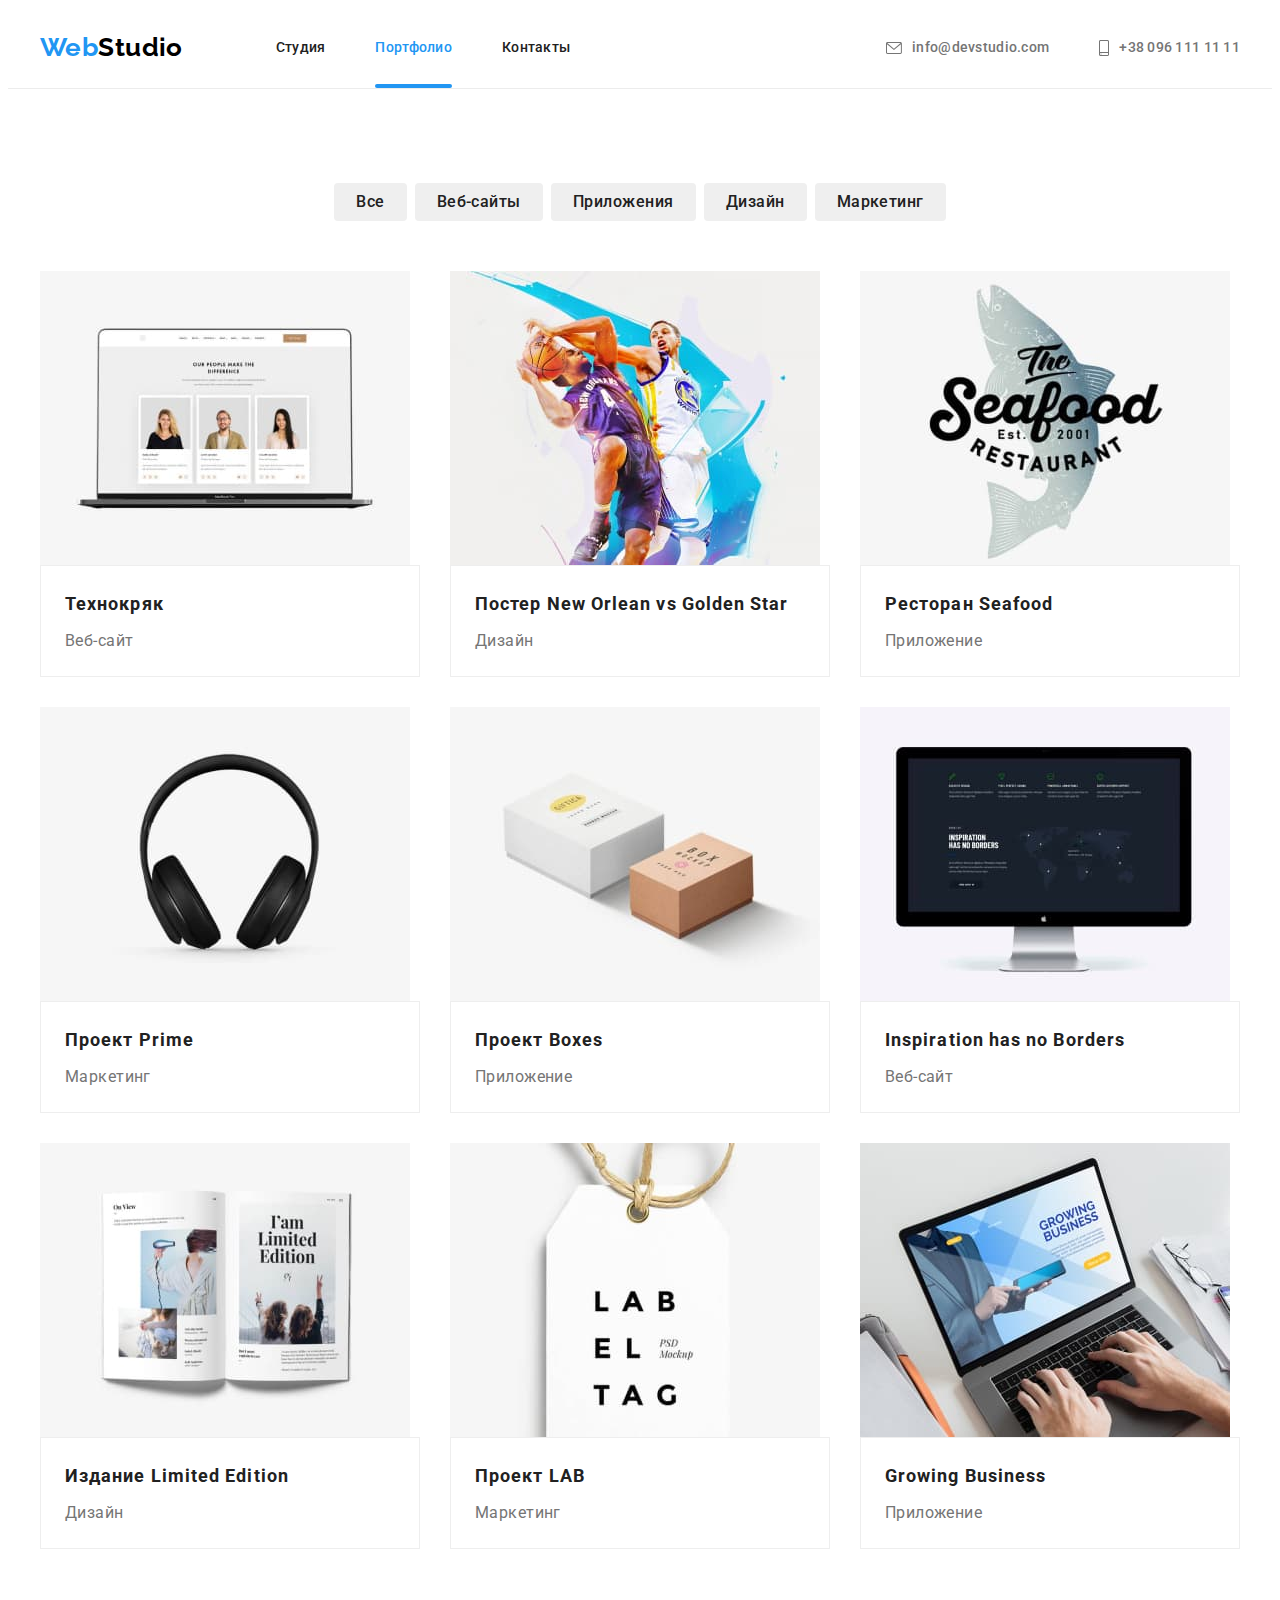
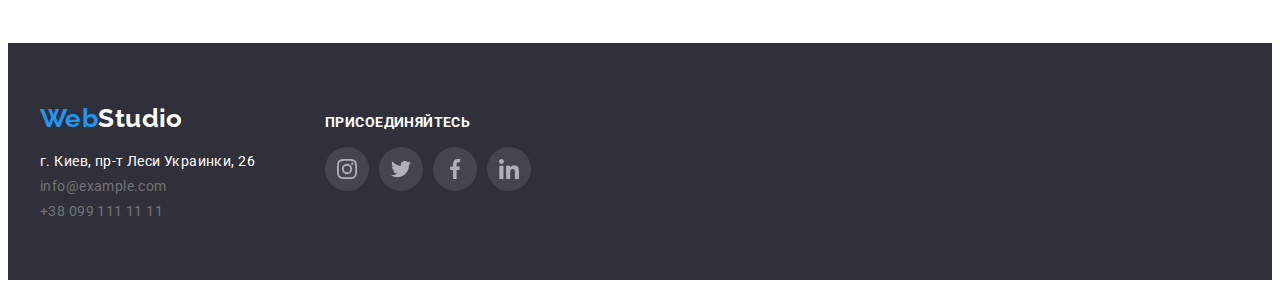
==== portfolio.html @ b21def28 "add modal input" ====
<!DOCTYPE html>
<html lang="ru">

<head>
    <meta charset="UTF-8">
    <meta http-equiv="X-UA-Compatible" content="IE=edge">
    <meta name="viewport" content="width=device-width, initial-scale=1.0">
    <title>WebStudio</title>
    <link rel="preconnect" href="https://fonts.googleapis.com">
    <link rel="preconnect" href="https://fonts.gstatic.com" crossorigin>
    <link
        href="https://fonts.googleapis.com/css2?family=Raleway:wght@700&family=Roboto:wght@400;500;700;900&display=swap"
        rel="stylesheet">
        <link rel="stylesheet" href="https://cdnjs.cloudflare.com/ajax/libs/modern-normalize/1.1.0/modern-normalize.min.css"
            integrity="sha512-wpPYUAdjBVSE4KJnH1VR1HeZfpl1ub8YT/NKx4PuQ5NmX2tKuGu6U/JRp5y+Y8XG2tV+wKQpNHVUX03MfMFn9Q=="
            crossorigin="anonymous" referrerpolicy="no-referrer" />
    <link rel="stylesheet" href="./css/styles.css" />
</head>

<body>

    <!--Шапка сайта-->
    <header class="page-header">
        <div class="container container-header">
            <a href="./index.html" class="logo black"><span class="logo-colorful">Web</span>Studio</a>
    
            <!--Навигация на другие страницы-->
    
            <nav class="site-nav">
                <ul class="site-nav-list">
                    <li class="site-nav-item">
                        <a href="./index.html" class="link">Студия</a>
                    </li>
                    <li class="site-nav-item">
                        <a href="./portfolio.html" class="link current">Портфолио</a>
                    </li>
                    <li class="site-nav-item">
                        <a href="" class="link">Контакты</a>
                    </li>
                </ul>
            </nav>
    
            <!--Контактная информация-->
    
            <ul class="contacts">
                <li class="contacts-item">
                    <a href="mailto:info@devstudio.com" class="contacts-link">
                        <svg class="contacts-item-icon" width="16px" height="12px">
                            <use href="images/icons.svg#icon-envelope-hover"></use>
                        </svg>info@devstudio.com</a>
                </li>
                <li class="contacts-item">
                    <a href="tel:+380961111111" class="contacts-link">
                        <svg class="contacts-item-icon" width="10px" height="16px">
                            <use href="images/icons.svg#icon-smartphone"></use>
                        </svg>+38 096 111 11 11</a>
                </li>
            </ul>
        </div>
    </header>

    <main>

        <!-- Фильтр -->

        <section class="section">
            <div class="container">
                <h1 class="section-title visually-hidden">Портфолио</h1>
                <ul class="filter-list list">
                    <li class="filter-item">
                        <button type="button" class="filter-button">Все</button>
                    </li>
                    <li class="filter-item">
                        <button type="button" class="filter-button">Веб-сайты</button>
                    </li>
                    <li class="filter-item">
                        <button type="button" class="filter-button">Приложения</button>
                    </li>
                    <li class="filter-item">
                        <button type="button" class="filter-button">Дизайн</button>
                    </li>
                    <li class="filter-item">
                        <button type="button" class="filter-button">Маркетинг</button>
                    </li>
                </ul>


            <!-- Портфолио -->


                <ul class="portfolio-list list">
                    <li class="portfolio-item">
                        <a href="" class="portfolio-link">
                            <div class="portfolio-wrap">
                                <img src="./images/portfolio-1.jpg" alt="Пример веб-сайта" width="370" class="portfolio-img">
                                <p class="portfolio-outward-text">Технокряк это современная площадка распространения коронавируса. Компании используют эту платформу для цифрового
                                    шпионажа и атак на защищённые сервера конкурентов.</p>
                            </div>
                            <div class="portfolio-item-frame">
                                <h2 class="portfolio-title">Технокряк</h2>
                                <p class="portfolio-text">Веб-сайт</p>
                            </div>
                        </a>    
                    </li>
                    <li class="portfolio-item">
                        <a href="" class="portfolio-link">
                            <div class="portfolio-wrap">
                                <img src="./images/portfolio-2.jpg" alt="Пример дизайна постера противостояния баскетбольных команд" width="370" class="portfolio-img">
                                <p class="portfolio-outward-text">Технокряк это современная площадка распространения коронавируса. Компании используют эту платформу для цифрового
                                шпионажа и атак на защищённые сервера конкурентов.</p>
                            </div>
                            <div class="portfolio-item-frame">
                                <h2 class="portfolio-title">Постер New Orlean vs Golden Star</h2>
                                <p class="portfolio-text">Дизайн</p>
                            </div>
                        </a>
                            
                    </li>
                    <li class="portfolio-item">
                        <a href="" class="portfolio-link">
                            <div class="portfolio-wrap">
                                <img src="./images/portfolio-3.jpg" alt="Пример приложения для ресторана морепродуктов" width="370" class="portfolio-img">
                                <p class="portfolio-outward-text">Технокряк это современная площадка распространения коронавируса. Компании используют
                                    эту платформу для цифрового
                                    шпионажа и атак на защищённые сервера конкурентов.</p>
                            </div>
                            <div class="portfolio-item-frame">
                                <h2 class="portfolio-title">Ресторан Seafood</h2>
                                <p class="portfolio-text">Приложение</p>
                            </div>
                        </a>
                    </li>
                    
                    <li class="portfolio-item">
                        <a href="" class="portfolio-link">
                            <div class="portfolio-wrap">
                                <img src="./images/portfolio-4.jpg" alt="Пример маркетингового проекта полноразмерных наушников" width="370" class="portfolio-img">
                                <p class="portfolio-outward-text">Технокряк это современная площадка распространения коронавируса. Компании используют
                                    эту платформу для цифрового
                                    шпионажа и атак на защищённые сервера конкурентов.</p>
                            </div>
                            <div class="portfolio-item-frame">
                                    <h2 class="portfolio-title">Проект Prime</h2>
                                    <p class="portfolio-text">Маркетинг</p>
                            </div>
                        </a>
                    </li>
                    <li class="portfolio-item">
                        <a href="" class="portfolio-link">
                            <div class="portfolio-wrap">
                                <img src="./images/portfolio-5.jpg" alt="Пример приложение проекта коробок" width="370" class="portfolio-img">
                                <p class="portfolio-outward-text">Технокряк это современная площадка распространения коронавируса. Компании используют
                                    эту платформу для цифрового
                                    шпионажа и атак на защищённые сервера конкурентов.</p>
                            </div>
                            <div class="portfolio-item-frame">
                                <h2 class="portfolio-title">Проект Boxes</h2>
                                <p class="portfolio-text">Приложение</p>
                            </div>
                        </a>
                    </li>
                    <li class="portfolio-item">
                        <a href="" class="portfolio-link">
                            <div class="portfolio-wrap">
                                <img src="./images/portfolio-6.jpg" alt="Пример мотивационного веб-сайта" width="370" class="portfolio-img">
                                <p class="portfolio-outward-text">Технокряк это современная площадка распространения коронавируса. Компании используют
                                    эту платформу для цифрового
                                    шпионажа и атак на защищённые сервера конкурентов.</p>
                            </div>
                            <div class="portfolio-item-frame">
                                <h2 class="portfolio-title">Inspiration has no Borders</h2>
                                <p class="portfolio-text">Веб-сайт</p>
                            </div>
                        </a>
                    </li>
                    <li class="portfolio-item">
                        <a href="" class="portfolio-link">
                            <div class="portfolio-wrap">
                                <img src="./images/portfolio-7.jpg" alt="Пример дизайна журнального издания" width="370" class="portfolio-img">
                                <p class="portfolio-outward-text">Технокряк это современная площадка распространения коронавируса. Компании используют
                                    эту платформу для цифрового
                                    шпионажа и атак на защищённые сервера конкурентов.</p>
                            </div>
                            <div class="portfolio-item-frame">
                                <h2 class="portfolio-title">Издание Limited Edition</h2>
                                <p class="portfolio-text">Дизайн</p>
                            </div>
                        </a>
                    </li>
                    <li class="portfolio-item">
                        <a href="" class="portfolio-link">
                            <div class="portfolio-wrap">
                            <img src="./images/portfolio-8.jpg" alt="Пример маркетингового проекта лейбла" width="370" class="portfolio-img">
                            <p class="portfolio-outward-text">Технокряк это современная площадка распространения коронавируса. Компании используют
                                эту платформу для цифрового
                                шпионажа и атак на защищённые сервера конкурентов.</p>
                            </div>
                        <div class="portfolio-item-frame">
                            <h2 class="portfolio-title">Проект LAB</h2>
                            <p class="portfolio-text">Маркетинг</p></div>
                        </a>
                    </li>
                    <li class="portfolio-item">
                        <a href="" class="portfolio-link">
                            <div class="portfolio-wrap">
                            <img src="./images/portfolio-9.jpg" alt="Пример бизнес приложения" width="370" class="portfolio-img">
                            <p class="portfolio-outward-text">Технокряк это современная площадка распространения коронавируса. Компании используют
                                эту платформу для цифрового
                                шпионажа и атак на защищённые сервера конкурентов.</p>
                            </div>
                        <div class="portfolio-item-frame">
                            <h2 class="portfolio-title">Growing Business</h2>
                            <p class="portfolio-text">Приложение</p></div>
                        </a>
                    </li>
                </ul>
            </div>
        </section>


    </main>

    <!--Футер-->

    <footer class="footer-page">
        <section class="container footer-container">
            <div class="footer-address">
                <a href="./index.html" class="logo white footer"><span class="logo-colorful">Web</span>Studio</a>
                <address class="address-page">
                    <ul class="address-info">
                        <li class="address-info-item">
                            <a href="https://goo.gl/maps/abhT5cTDyqeb4DfZ7" target="_blank" rel="noopener noreferrer"
                                class="location link">г. Киев,
                                пр-т Леси Украинки, 26</a>
                        </li>
                        <li class="address-info-item">
                            <a href="mailto:info@example.com" class="contacts-link">info@example.com</a>
                        </li>
                        <li class="address-info-item">
                            <a href="tel:+380991111111" class="contacts-link">+38 099 111 11 11</a>
                        </li>
                    </ul>
                </address>
            </div>
            <div class="join">
                <h3 class="join-title">присоединяйтесь</h3>
                <ul class="socials-list">
                    <li class="socials-item page-socials-item">
                        <a href="" class="socials-link">
                            <svg class="socials-icon" width="20px" height="20px">
                                <use href="images/icons.svg#icon-instagram"></use>
                            </svg>
                        </a>
                    </li>
                    <li class="socials-item page-socials-item">
                        <a href="" class="socials-link">
                            <svg class="socials-icon" width="20px" height="20px">
                                <use href="images/icons.svg#icon-twitter"></use>
                            </svg>
                        </a>
                    </li>
                    <li class="socials-item page-socials-item">
                        <a href="" class="socials-link">
                            <svg class="socials-icon" width="20px" height="20px">
                                <use href="images/icons.svg#icon-facebook"></use>
                            </svg>
                        </a>
                    </li>
                    <li class="socials-item page-socials-item">
                        <a href="" class="socials-link">
                            <svg class="socials-icon" width="20px" height="20px">
                                <use href="images/icons.svg#icon-linkedin"></use>
                            </svg>
                        </a>
                    </li>
                </ul>
            </div>
        </section>
    </footer>

</body>

</html>
---- css/styles.css ----
/* цвет основоного текста #212121 */
/* вторичный цвет текста #757575 */
/* белый #fff */
/* черный #000000 */
/* акцент #2196F3 */
/* вторичный цвет фона #F5F4FA */
/* цвет футера #2F303A */

:root {
  --title-text-color: #212121;
  --primary-text-color: #757575;
  --accent-color: #2196f3;
  --secondary-bgc: #f5f4fa;
  --primary-white-color: #ffffff;
  --primary-black-color: #000000;
  --secondary-black-color: #2f303a;
  --secondary-btn-color: #188ce8;
  --secondary-border-color: #eeeeee;
  --primary-border-color: #ececec;
  --border-color: #afb1b8;
  --socials-bg-color: rgba(255, 255, 255, 0.1);
  --top-color: rgba(33, 150, 243, 0.9);
}

body {
  background-color: var(--primary-white-color);
  color: var(--primary-text-color);
  font-family: 'Roboto', sans-serif;
  letter-spacing: 0.03em;
  font-size: 14px;
  line-height: 1.14;
  box-sizing: border-box;
}

ul {
  padding: 0;
  margin: 0;
  list-style: none;
}

h1,
h2,
h3,
p {
  margin: 0;
}

img {
  display: block;
  max-width: 100%;
  height: auto;
}

.container {
  margin: 0 auto;
  padding: 0 15px;
  /* outline: 2px solid tomato; */
  width: 1200px;
}

.visually-hidden {
  position: absolute;
  white-space: nowrap;
  width: 1px;
  height: 1px;
  overflow: hidden;
  border: 0;
  padding: 0;
  clip: rect(0 0 0 0);
  clip-path: inset(50%);
  margin: -1px;
}

/* Header */

.container-header {
  display: flex;
  align-items: center;
}

.page-header {
  border-bottom: 1px solid var(--primary-border-color);
}
/* Logo */

.logo {
  font-family: 'Raleway', sans-serif;
  font-size: 26px;
  line-height: 1.2;
  font-weight: 700;
  text-decoration: none;
}

.logo.black {
  color: var(--primary-black-color);
}

.logo.white {
  color: var(--primary-white-color);
}

.logo-colorful {
  color: var(--accent-color);
}

/* Site nav */
.site-nav-list {
  display: flex;
}

.site-nav-item + .site-nav-item {
  margin-left: 50px;
}

.site-nav {
  margin-left: 93px;
  font-weight: 500;
  letter-spacing: 0.02em;
  color: var(--title-text-color);
}

.site-nav .link {
  display: block;
  padding: 32px 0;
  text-decoration: none;
  position: relative;
  transition: color 250ms cubic-bezier(0.4, 0, 0.2, 1);
  color: var(--title-text-color);
}

.site-nav .link:hover,
.site-nav .link:focus {
  color: var(--accent-color);
}

.site-nav .link.current {
  color: var(--accent-color);
}

.site-nav .link.current::after {
  content: '';
  width: 100%;
  height: 4px;
  position: absolute;
  background-color: var(--accent-color);
  left: 0;
  bottom: 0;
  border-radius: 2px;
}

/* Contacts */
.contacts {
  display: flex;
  align-items: center;
  margin-left: auto;
  font-weight: 500;
  letter-spacing: 0.02em;
}

.contacts-item + .contacts-item {
  margin-left: 50px;
}

.contacts-item-icon {
  margin-right: 10px;
  fill: currentColor;
}

.contacts-item-icon:hover {
  fill: var(--accent-color);
}

.contacts-link {
  display: flex;
  align-items: center;
  transition: color 250ms cubic-bezier(0.4, 0, 0.2, 1);
  color: var(--primary-text-color);
  text-decoration: none;
}

.contacts-link:hover,
.contacts-link:focus {
  color: var(--accent-color);
}

/* Hero */

.hero {
  padding: 200px 0;
  max-width: 1600px;
  height: 600px;
  margin-left: auto;
  margin-right: auto;
  text-align: center;
  letter-spacing: 0.06em;
  background-color: var(--secondary-black-color);
  background-image: linear-gradient(rgba(47, 48, 58, 0.4), rgba(47, 48, 58, 0.4)),
    url(../images/hero-bg.jpg);
  background-repeat: no-repeat;
  background-position: center;
  background-size: cover;
}

.hero-title {
  margin-left: auto;
  margin-right: auto;
  margin-top: 0;
  margin-bottom: 30px;
  width: 696px;
  font-weight: 900;
  font-size: 44px;
  line-height: 1.36;
  letter-spacing: 0.06em;
  text-transform: uppercase;
  color: var(--primary-white-color);
}

/* Button */

.button {
  padding: 10px 32px;
  border-radius: 4px;
  min-width: 200px;
  font-weight: 700;
  font-size: 16px;
  line-height: 1.88;
  letter-spacing: 0.06em;
  text-align: center;
  cursor: pointer;
  border: none;
  font-family: inherit;
  transition: background-color 250ms cubic-bezier(0.4, 0, 0.2, 1);
  color: var(--primary-white-color);
  background-color: var(--accent-color);
}

.button:hover,
.button:focus {
  background-color: var(--secondary-btn-color);
}

/* Section */

.section.no-padding {
  padding-top: 0;
  padding-bottom: 0;
}

.section-title {
  margin-top: 0;
  margin-bottom: 50px;
  font-weight: 700;
  font-size: 36px;
  line-height: 1.17;
  text-align: center;
  color: var(--title-text-color);
}

/* Features */
.section {
  padding-top: 94px;
  padding-bottom: 94px;
}

.features-list {
  display: flex;
  margin-left: -30px;
}

.features-item {
  margin-left: 30px;
  width: 270px;
}

.features-thumb {
  display: flex;
  justify-content: center;
  align-items: center;
  margin-bottom: 30px;
  height: 120px;
  background-color: var(--secondary-bgc);
  border-radius: 4px;
}

.features-title {
  margin-top: 0;
  margin-bottom: 10px;
  font-weight: 700;
  font-size: 14px;
  text-transform: uppercase;
  color: var(--title-text-color);
}

.features-text {
  margin-top: 0;
  margin-bottom: 0;
  line-height: 1.71;
  width: 270px;
}

/* Work */

.work-section {
  padding-top: 0;
}

.work-list {
  display: flex;
  flex-wrap: wrap;
  margin-left: -30px;
}

.work-item {
  flex-basis: calc(100% / 3 - 30px);
  margin-left: 30px;
}

.work-wrap {
  position: relative;
}

.work-img-text {
  position: absolute;
  bottom: 0;
  left: 0;
  padding: 27px;
  width: 100%;
  height: 70px;
  font-weight: 700;
  text-align: center;
  text-transform: uppercase;
  color: var(--primary-white-color);
  background: rgba(47, 48, 58, 0.8);
}

/* Team */

.team-section {
  background-color: var(--secondary-bgc);
}

.team-title {
  margin-top: 0;
  margin-bottom: 10px;
  font-weight: 500;
  font-size: 16px;
  line-height: 1.19;
  color: var(--title-text-color);
}

.team-content {
  font-size: 16px;
  line-height: 1.19;
}

.team-list {
  display: flex;
  flex-wrap: wrap;
  margin-left: -30px;
}

.team-item-content {
  padding: 30px 0;
}

.team-item {
  flex-basis: calc(100% / 4 - 30px);
  margin-left: 30px;
  text-align: center;
  background-color: var(--primary-white-color);
  box-shadow: 0px 1px 3px rgba(0, 0, 0, 0.12), 0px 1px 1px rgba(0, 0, 0, 0.14),
    0px 2px 1px rgba(0, 0, 0, 0.2);
  border-radius: 0px 0px 4px 4px;
}

/* Socials */

.socials-list {
  display: flex;
  justify-content: center;
  margin-top: 16px;
}

.socials-item {
  width: 44px;
  height: 44px;
}

.socials-item + .socials-item {
  margin-left: 10px;
}

.socials-link {
  display: flex;
  align-items: center;
  justify-content: center;
  width: 100%;
  height: 100%;
  transition: background-color 250ms cubic-bezier(0.4, 0, 0.2, 1),
    color 250ms cubic-bezier(0.4, 0, 0.2, 1);
  color: #afb1b8;
  background-color: var(--socials-bg-color);
  border-radius: 50%;
}

.socials-link:hover,
.socials-link:focus {
  background-color: var(--accent-color);
  color: var(--primary-white-color);
}
.socials-icon {
  fill: currentColor;
}

/* Clients */
.clients-list {
  display: flex;
}

.clients-item {
  width: 170px;
  height: 92px;
}

.clients-item:not(:first-child) {
  margin-left: 30px;
}

.clients-link {
  display: flex;
  justify-content: center;
  align-items: center;
  margin: auto;
  width: 100%;
  height: 100%;
  box-sizing: border-box;
  transition: color 250ms cubic-bezier(0.4, 0, 0.2, 1), border 250ms cubic-bezier(0.4, 0, 0.2, 1);
  color: var(--border-color);
  border: 1px solid var(--border-color);
  border-radius: 4px;
}

.clients-icon {
  fill: currentColor;
}

.clients-link:hover,
.clients-link:focus {
  color: var(--accent-color);
  border: 1px solid var(--accent-color);
}

/* Footer */
.footer-page {
  background-color: var(--secondary-black-color);
  padding-top: 60px;
  padding-bottom: 60px;
}

.footer-container {
  display: flex;
  align-items: baseline;
}

.adress-info {
  font-size: 14px;
  line-height: 1.71;
}

.address-page {
  margin-top: 20px;
}

.address-info {
  font-style: normal;
  list-style: none;
}

.location {
  color: var(--primary-white-color);
  text-decoration: none;
}

.address-info-item:not(:last-child) {
  margin-bottom: 9px;
}

/* Join */
.join {
  margin-left: 70px;
}

.join-title {
  font-family: Roboto;
  font-weight: 700;
  font-size: 14px;
  line-height: 1.14;
  letter-spacing: 0.03em;
  color: var(--primary-white-color);
  text-transform: uppercase;
}
.join-socials-list {
  margin-top: 20px;
}

.page-socials-link {
  background-color: var(--socials-bg-color);
}

/* Portfolio Page */

/*Filter */

.filter-button {
  font-family: inherit;
  color: var(--title-text-color);
  font-weight: 500;
  font-size: 16px;
  line-height: 1.62;
  letter-spacing: 0.03em;
  text-align: center;
  cursor: pointer;
  padding: 6px 22px;
  border-radius: 4px;
  transition: background-color 250ms cubic-bezier(0.4, 0, 0.2, 1),
    box-shadow 250ms cubic-bezier(0.4, 0, 0.2, 1), color 250ms cubic-bezier(0.4, 0, 0.2, 1);
  border: none;
}

.filter-button:focus,
.filter-button:hover {
  color: var(--primary-white-color);
  background-color: var(--accent-color);
  box-shadow: 0px 1px 1px rgba(0, 0, 0, 0.12), 0px 4px 4px rgba(0, 0, 0, 0.06),
    1px 4px 6px rgba(0, 0, 0, 0.16);
  border-radius: 4px;
  border: none;
}

.filter-list {
  display: flex;
  justify-content: center;
  margin-bottom: 50px;
}

.filter-item + .filter-item {
  margin-left: 8px;
}

/* Portfolio */

.portfolio {
  padding-top: 94px;
  padding-bottom: 94px;
}

.portfolio-title {
  margin-bottom: 4px;
  font-weight: 700;
  font-size: 18px;
  line-height: 2;
  letter-spacing: 0.06em;
  color: var(--title-text-color);
}

.portfolio-text {
  font-size: 16px;
  line-height: 1.87;
  color: var(--primary-text-color);
}

.portfolio-list {
  display: flex;
  flex-wrap: wrap;
  margin-left: -30px;
  margin-bottom: -30px;
}

.portfolio-item {
  flex-basis: calc(100% / 3 - 30px);
  margin-left: 30px;
  margin-bottom: 30px;
  /* position: relative; */
  background-color: var(--primary-white-color);
}

.portfolio-link {
  display: block;
  text-decoration: none;
  transition: box-shadow 250ms cubic-bezier(0.4, 0, 0.2, 1);
}

.portfolio-link:hover,
.portfolio-link:focus {
  box-shadow: 0px 1px 1px rgba(0, 0, 0, 0.12), 0px 4px 4px rgba(0, 0, 0, 0.06),
    1px 4px 6px rgba(0, 0, 0, 0.16);
}

.portfolio-item-frame {
  padding: 20px 24px;
  border: 1px solid var(--secondary-border-color);
}

.portfolio-item:hover .portfolio-outward-text {
  transform: translateY(0);
}

.portfolio-wrap {
  position: relative;
  overflow: hidden;
}

.portfolio-outward-text {
  position: absolute;
  transform: translateY(101%);
  transition: transform 250ms cubic-bezier(0.4, 0, 0.2, 1);
  top: 0;
  left: 0;
  padding: 63px 24px;
  height: 100%;
  font-size: 18px;
  line-height: 1.56;
  color: var(--primary-white-color);
  background-color: var(--top-color);
}

/* Modal */

.backdrop {
  position: fixed;
  top: 0;
  width: 100vw;
  height: 100vh;
  transition: opacity 250ms cubic-bezier(0.4, 0, 0.2, 1),
    visibility 250ms cubic-bezier(0.4, 0, 0.2, 1);
  background-color: rgba(0, 0, 0, 0.2);
}

.modal {
  position: absolute;
  top: 50%;
  left: 50%;
  transform: translate(-50%, -50%);
  width: 528px;
  height: 581px;
  background-color: var(--primary-white-color);
  box-shadow: 0px 1px 3px rgba(0, 0, 0, 0.12), 0px 1px 1px rgba(0, 0, 0, 0.14),
    0px 2px 1px rgba(0, 0, 0, 0.2);
  border-radius: 4px;
}

.modal-close-button {
  position: absolute;
  top: 8px;
  right: 8px;
  width: 30px;
  height: 30px;
  background-color: transparent;
  border: 1px solid rgba(0, 0, 0, 0.1);
  border-radius: 50%;
}

.is-hidden {
  opacity: 0;
  pointer-events: none;
  visibility: hidden;
}

.form-field {
  margin-left: 40px;
  width: 448px;
}

.modal-title {
  margin-bottom: 12px;
  font-weight: 700;
  font-size: 20px;
  line-height: 1.15;
  text-align: center;
  color: var(--title-text-color);
}

.modal-form {
  width: 448px;
}

.modal-input-wrap {
  position: relative;
  display: block;
}

.modal-input {
  margin-bottom: 10px;
  width: 100%;
  height: 40px;
  border: 1px solid rgba(33, 33, 33, 0.2);
  border-radius: 4px;
}

/* Sub */

.sub {
  margin-left: 93px;
}

.sub-form {
  margin-top: 20px;
}

.form-wrap {
  display: flex;
  justify-content: center;
}

.sub-input {
  padding-left: 16px;
  width: 358px;
  height: 50px;
  font-size: 16px;
  line-height: 1.25;
  background-color: transparent;
  filter: drop-shadow(0px 4px 4px rgba(0, 0, 0, 0.15));
  border: 1px solid rgba(255, 255, 255, 0.3);
  border-radius: 4px;
  color: rgba(255, 255, 255, 0.6);
}

.sub-btn {
  display: flex;
  align-items: center;
  margin-left: 12px;
  padding-left: 29px;
}

.sub-btn-icon {
  margin-left: 10px;
}
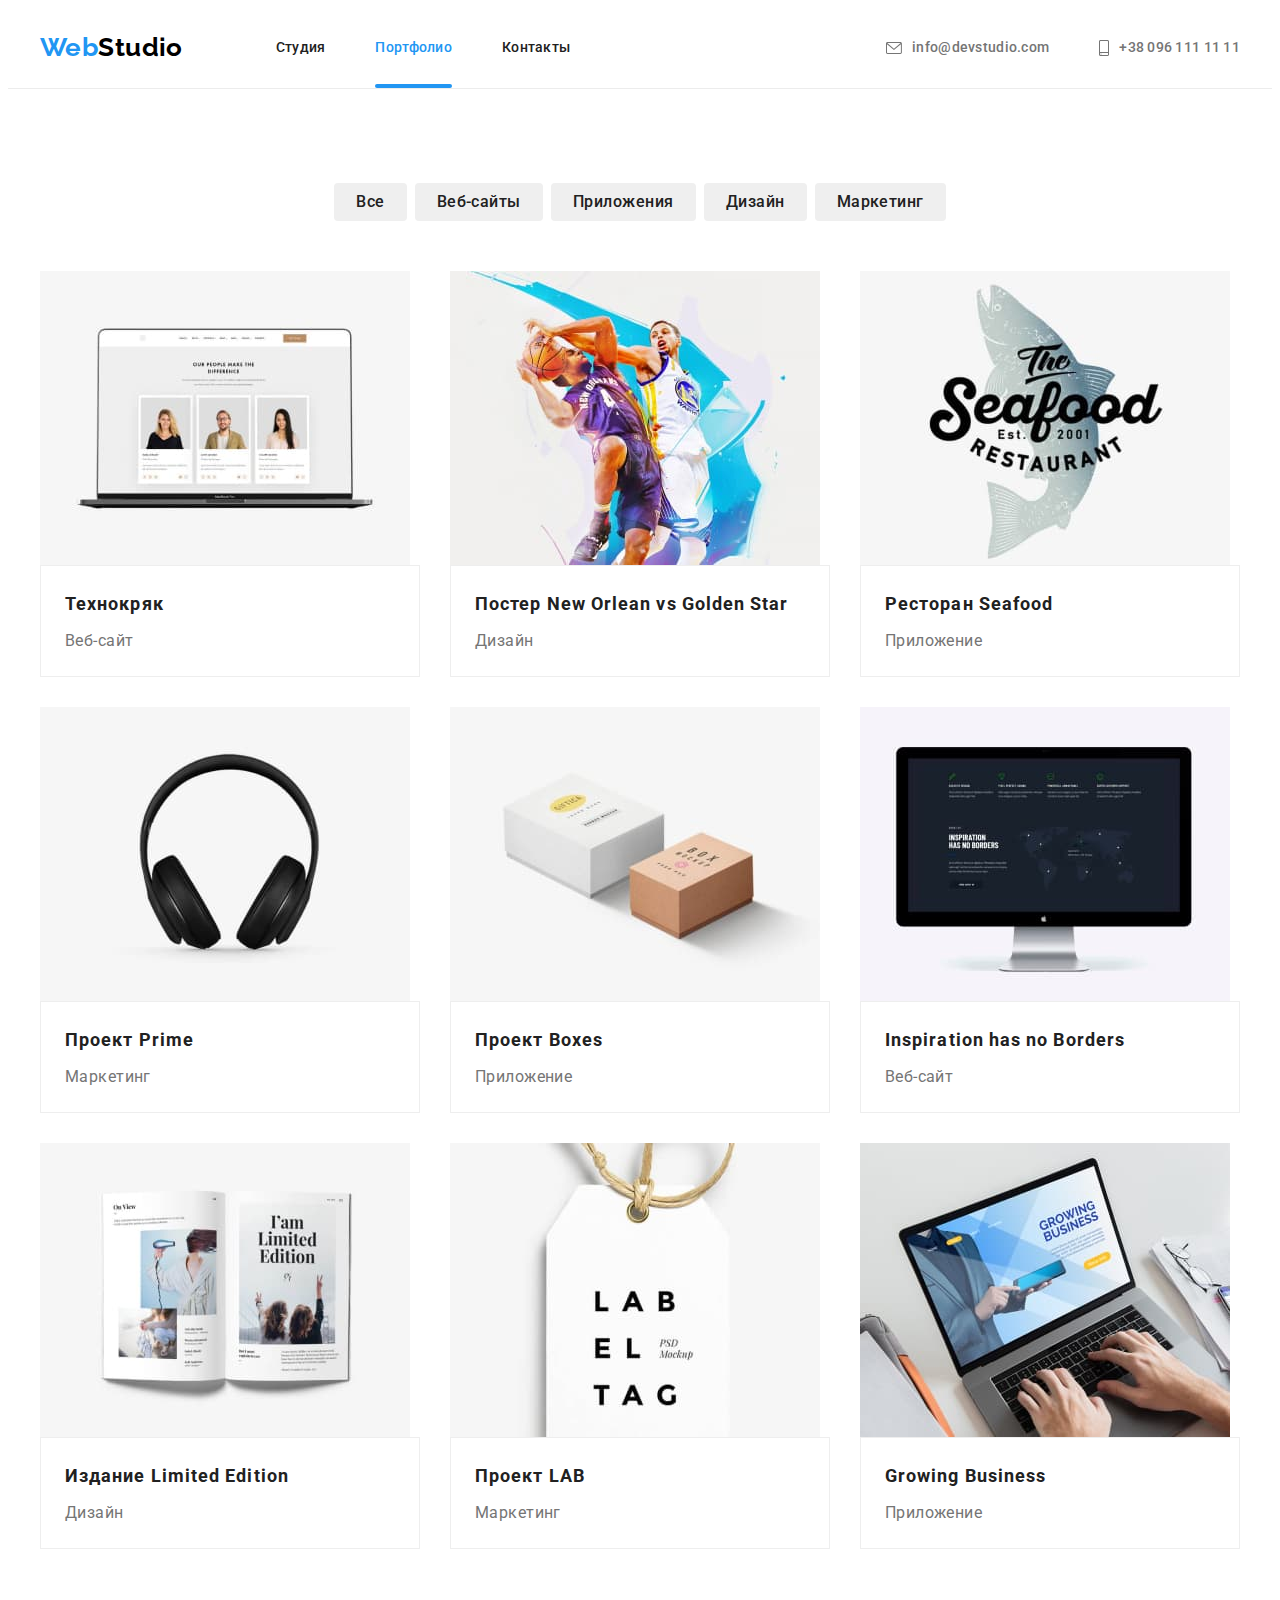
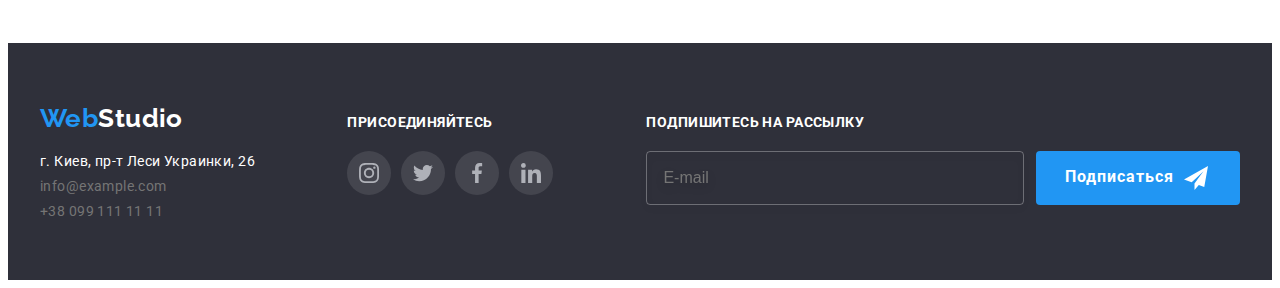
==== commit 028016fd: "add modal styles input" ====
--- a/portfolio.html
+++ b/portfolio.html
@@ -244,7 +244,7 @@
             </div>
             <div class="join">
                 <h3 class="join-title">присоединяйтесь</h3>
-                <ul class="socials-list">
+                <ul class="socials-list join-socials-list">
                     <li class="socials-item page-socials-item">
                         <a href="" class="socials-link">
                             <svg class="socials-icon" width="20px" height="20px">
@@ -274,6 +274,21 @@
                         </a>
                     </li>
                 </ul>
+            </div>
+            <div class="sub">
+                <h3 class="join-title">Подпишитесь на рассылку</h3>
+                <form class="sub-form">
+                    <div class="form-wrap">
+                        <label for="user-email"></label>
+                        <input type="text" name="user-email" id="user-email" class="sub-input" placeholder="E-mail"
+                            required>
+                        <button class="button sub-btn"><span>Подписаться</span>
+                            <svg width="24px" height="24px" class="sub-btn-icon">
+                                <use href="./images/icons.svg#icon-send"></use>
+                            </svg>
+                        </button>
+                    </div>
+                </form>
             </div>
         </section>
     </footer>
--- a/css/styles.css
+++ b/css/styles.css
@@ -320,14 +320,15 @@
 }
 
 .work-img-text {
+  display: flex;
+  justify-content: center;
+  align-items: center;
   position: absolute;
   bottom: 0;
   left: 0;
-  padding: 27px;
   width: 100%;
   height: 70px;
   font-weight: 700;
-  text-align: center;
   text-transform: uppercase;
   color: var(--primary-white-color);
   background: rgba(47, 48, 58, 0.8);
@@ -460,6 +461,10 @@
 .footer-container {
   display: flex;
   align-items: baseline;
+}
+
+.footer-address {
+  flex-grow: 1;
 }
 
 .adress-info {
@@ -601,7 +606,8 @@
   border: 1px solid var(--secondary-border-color);
 }
 
-.portfolio-item:hover .portfolio-outward-text {
+.portfolio-item:hover .portfolio-outward-text,
+.portfolio-item:focus .portfolio-outward-text {
   transform: translateY(0);
 }
 
@@ -658,6 +664,13 @@
   background-color: transparent;
   border: 1px solid rgba(0, 0, 0, 0.1);
   border-radius: 50%;
+  transition: fill 250ms cubic-bezier(0.4, 0, 0.2, 1);
+  cursor: pointer;
+}
+
+.modal-close-button:focus,
+.modal-close-button:hover {
+  fill: var(--accent-color);
 }
 
 .is-hidden {
@@ -666,12 +679,13 @@
   visibility: hidden;
 }
 
-.form-field {
+.modal-form {
   margin-left: 40px;
   width: 448px;
 }
 
 .modal-title {
+  margin-top: 40px;
   margin-bottom: 12px;
   font-weight: 700;
   font-size: 20px;
@@ -684,17 +698,119 @@
   width: 448px;
 }
 
-.modal-input-wrap {
+.input-wrap {
   position: relative;
+  margin-bottom: 30px;
+}
+
+.modal-icon {
+  position: absolute;
+  left: 12px;
+  top: 50%;
+  transform: translateY(-50%);
+}
+
+.modal-label {
   display: block;
+  margin-bottom: 10px;
+  font-size: 12px;
+  line-height: 1.17;
+  letter-spacing: 0.01em;
+}
+
+.modal-form > .modal-label:nth-child(4) {
+  margin-bottom: 0px;
 }
 
 .modal-input {
-  margin-bottom: 10px;
+  margin-top: 4px;
+  padding-left: 35px;
   width: 100%;
   height: 40px;
   border: 1px solid rgba(33, 33, 33, 0.2);
   border-radius: 4px;
+}
+
+.coments {
+  width: 100%;
+  height: 120px;
+  font-size: 14px;
+  letter-spacing: 0.01em;
+  color: rgba(117, 117, 117, 0.5);
+  border: 1px solid rgba(33, 33, 33, 0.2);
+  border-radius: 4px;
+  resize: none;
+}
+
+.coments {
+  margin-top: 4px;
+  padding: 12px 16px;
+  display: block;
+  font-size: 12px;
+  line-height: 14px;
+  letter-spacing: 0.01em;
+}
+
+.coments::placeholder {
+  color: rgba(117, 117, 117, 0.5);
+}
+
+.checkbox-text {
+  display: flex;
+  justify-content: center;
+  letter-spacing: 1.71;
+}
+
+.checkbox-link {
+  color: var(--accent-color);
+  text-decoration: underline;
+  cursor: pointer;
+}
+
+.form-wrap {
+  margin-top: 20px;
+}
+
+.modal-btn {
+  display: flex;
+  justify-content: center;
+  margin-top: 30px;
+}
+
+.modal-input:focus,
+.coments:focus,
+.modal-check:focus {
+  outline: 1px solid var(--accent-color);
+  border: transparent;
+}
+
+.modal-input:focus + .modal-icon {
+  fill: var(--accent-color);
+}
+
+.modal-check-text {
+  display: flex;
+  align-items: center;
+}
+
+.check-wrap {
+  display: flex;
+  align-items: center;
+  justify-content: center;
+  margin-right: 5px;
+  width: 16px;
+  height: 15px;
+  border: 2px solid var(--title-text-color);
+  border-radius: 2px;
+}
+
+.modal-check-icon {
+  fill: transparent;
+}
+
+.modal-check:checked + .modal-check-text > .check-wrap {
+  background-color: var(--accent-color);
+  border: none;
 }
 
 /* Sub */
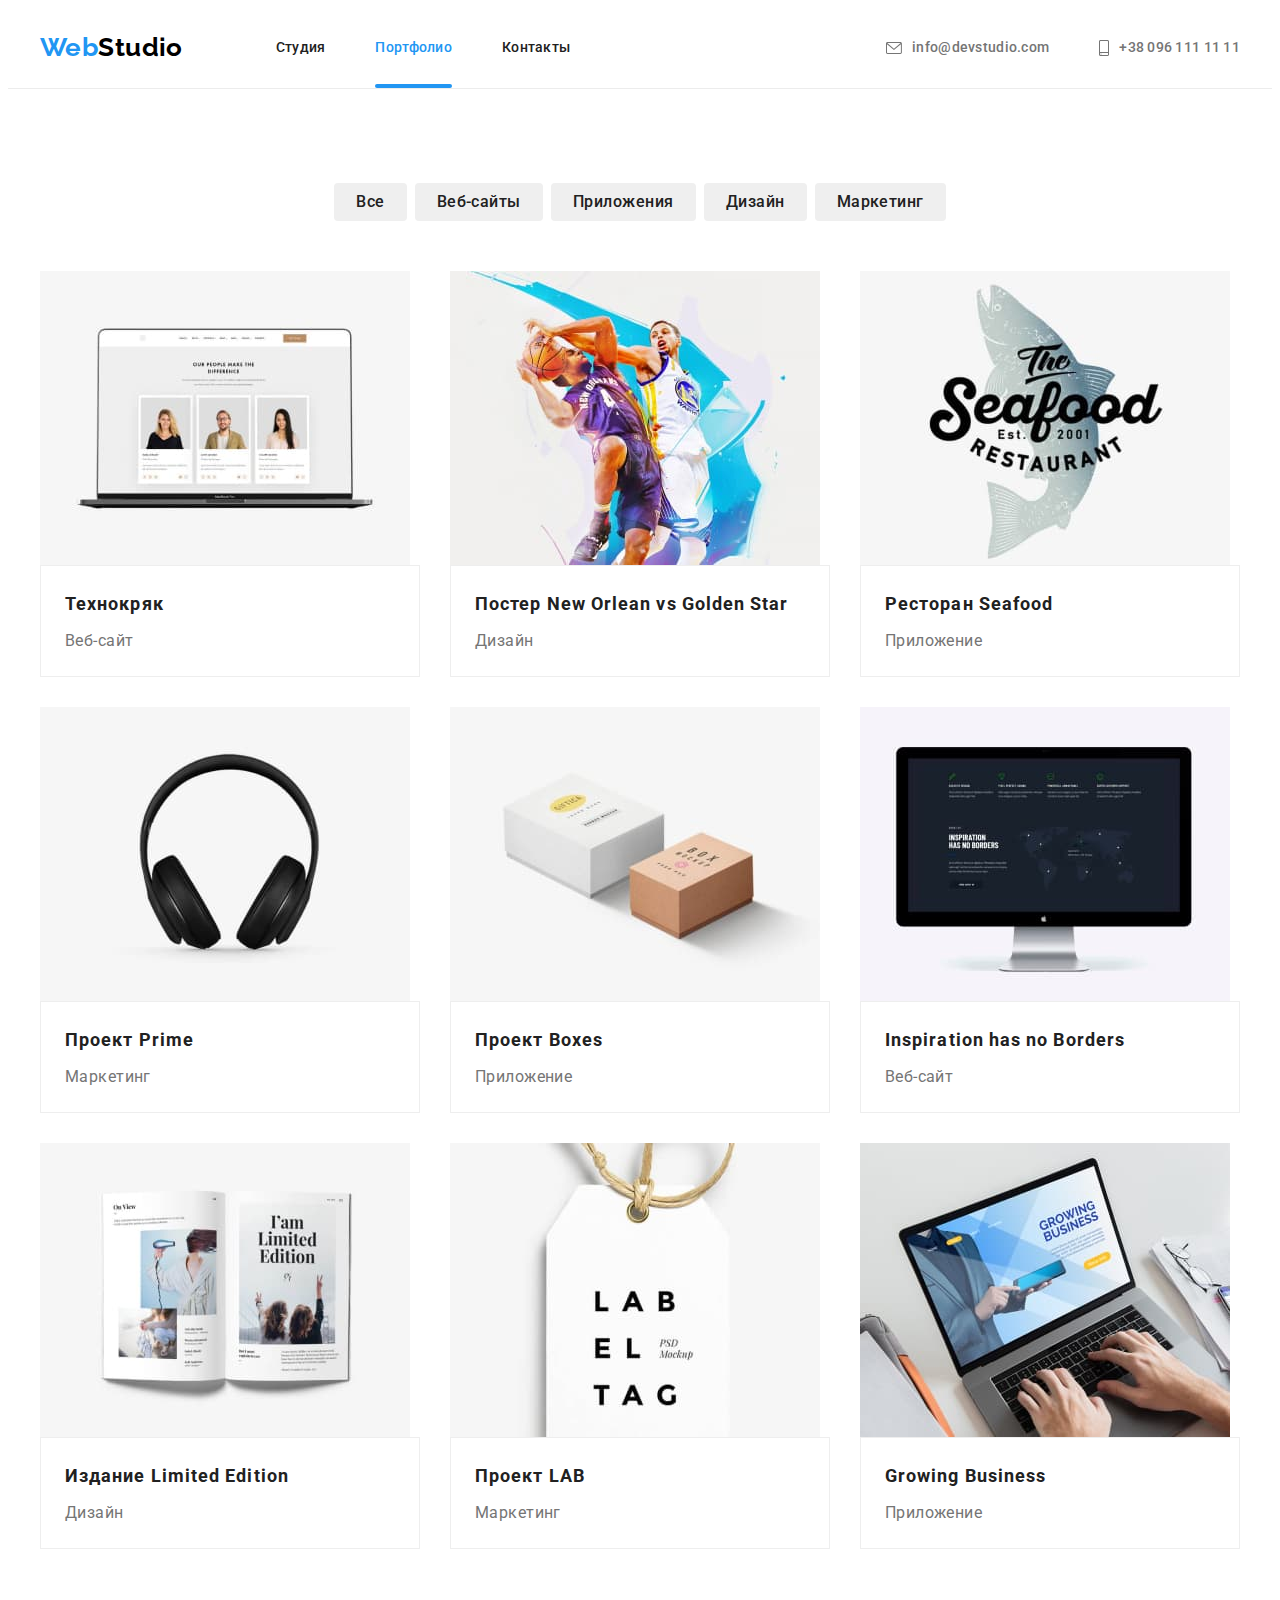
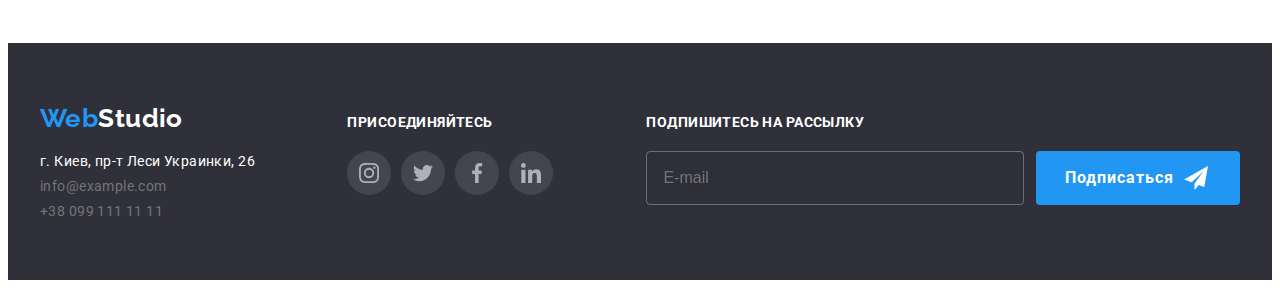
==== commit f20e0e5c: "add header styles" ====
--- a/portfolio.html
+++ b/portfolio.html
@@ -44,13 +44,13 @@
     
             <ul class="contacts">
                 <li class="contacts-item">
-                    <a href="mailto:info@devstudio.com" class="contacts-link">
+                    <a href="mailto:info@devstudio.com" class="contacts-link contacts-link-header">
                         <svg class="contacts-item-icon" width="16px" height="12px">
                             <use href="images/icons.svg#icon-envelope-hover"></use>
                         </svg>info@devstudio.com</a>
                 </li>
                 <li class="contacts-item">
-                    <a href="tel:+380961111111" class="contacts-link">
+                    <a href="tel:+380961111111" class="contacts-link contacts-link-header">
                         <svg class="contacts-item-icon" width="10px" height="16px">
                             <use href="images/icons.svg#icon-smartphone"></use>
                         </svg>+38 096 111 11 11</a>
--- a/css/styles.css
+++ b/css/styles.css
@@ -156,7 +156,9 @@
   font-weight: 500;
   letter-spacing: 0.02em;
 }
-
+.contacts-link-header {
+  padding: 32px 0;
+}
 .contacts-item + .contacts-item {
   margin-left: 50px;
 }
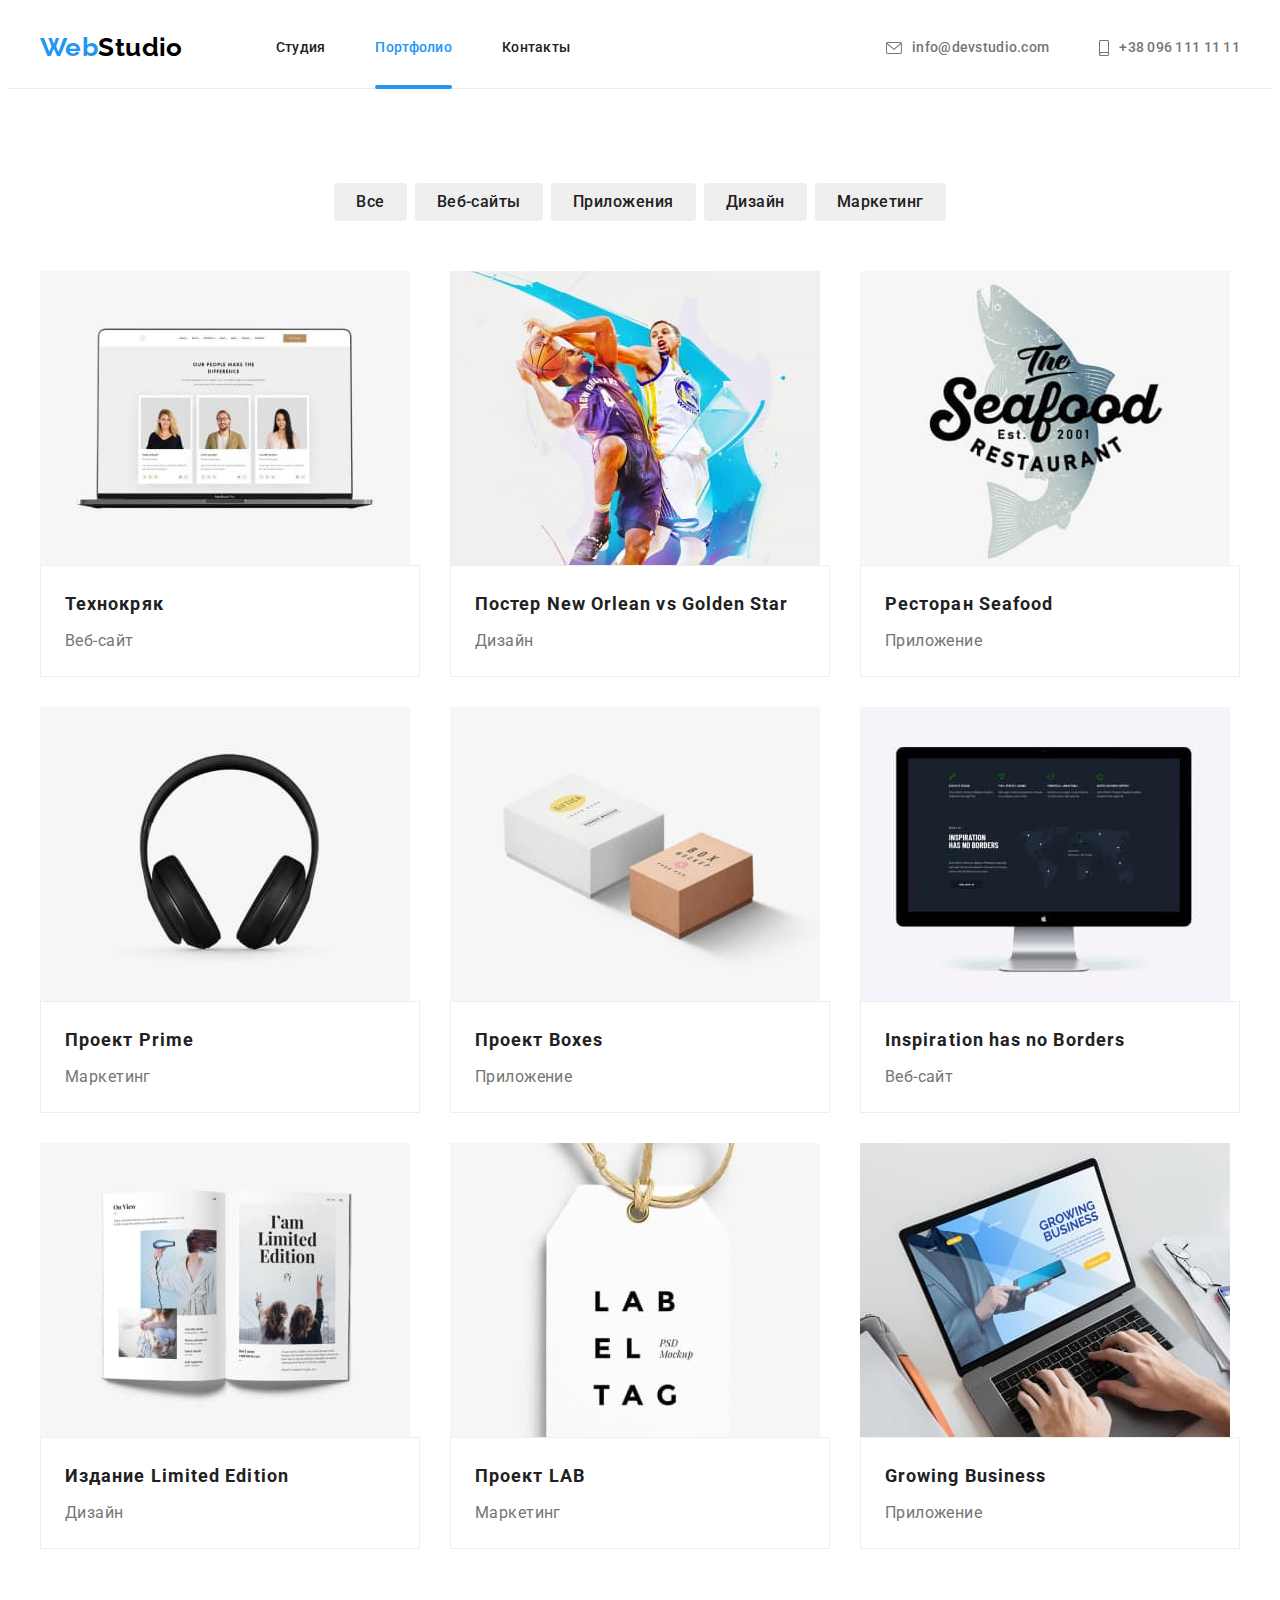
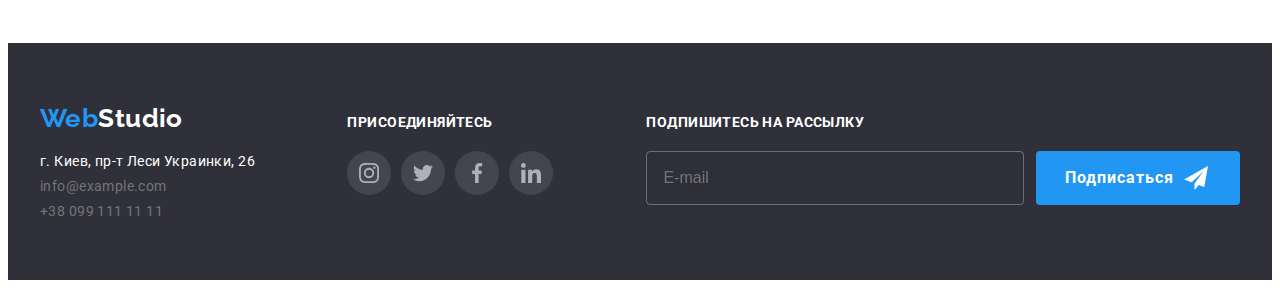
==== commit 02fba308: "add modal styles" ====
--- a/portfolio.html
+++ b/portfolio.html
@@ -223,7 +223,7 @@
     <!--Футер-->
 
     <footer class="footer-page">
-        <section class="container footer-container">
+        <div class="container footer-container">
             <div class="footer-address">
                 <a href="./index.html" class="logo white footer"><span class="logo-colorful">Web</span>Studio</a>
                 <address class="address-page">
@@ -290,7 +290,7 @@
                     </div>
                 </form>
             </div>
-        </section>
+        </div>
     </footer>
 
 </body>
--- a/css/styles.css
+++ b/css/styles.css
@@ -144,7 +144,7 @@
   position: absolute;
   background-color: var(--accent-color);
   left: 0;
-  bottom: 0;
+  bottom: -1px;
   border-radius: 2px;
 }
 
@@ -608,8 +608,8 @@
   border: 1px solid var(--secondary-border-color);
 }
 
-.portfolio-item:hover .portfolio-outward-text,
-.portfolio-item:focus .portfolio-outward-text {
+.portfolio-link:hover .portfolio-outward-text,
+.portfolio-link:focus .portfolio-outward-text {
   transform: translateY(0);
 }
 
@@ -649,6 +649,7 @@
   top: 50%;
   left: 50%;
   transform: translate(-50%, -50%);
+  padding: 40px;
   width: 528px;
   height: 581px;
   background-color: var(--primary-white-color);
@@ -681,13 +682,7 @@
   visibility: hidden;
 }
 
-.modal-form {
-  margin-left: 40px;
-  width: 448px;
-}
-
 .modal-title {
-  margin-top: 40px;
   margin-bottom: 12px;
   font-weight: 700;
   font-size: 20px;
@@ -696,13 +691,10 @@
   color: var(--title-text-color);
 }
 
-.modal-form {
-  width: 448px;
-}
-
 .input-wrap {
+  display: block;
   position: relative;
-  margin-bottom: 30px;
+  margin-top: 4px;
 }
 
 .modal-icon {
@@ -725,7 +717,6 @@
 }
 
 .modal-input {
-  margin-top: 4px;
   padding-left: 35px;
   width: 100%;
   height: 40px;
@@ -767,10 +758,6 @@
   color: var(--accent-color);
   text-decoration: underline;
   cursor: pointer;
-}
-
-.form-wrap {
-  margin-top: 20px;
 }
 
 .modal-btn {
